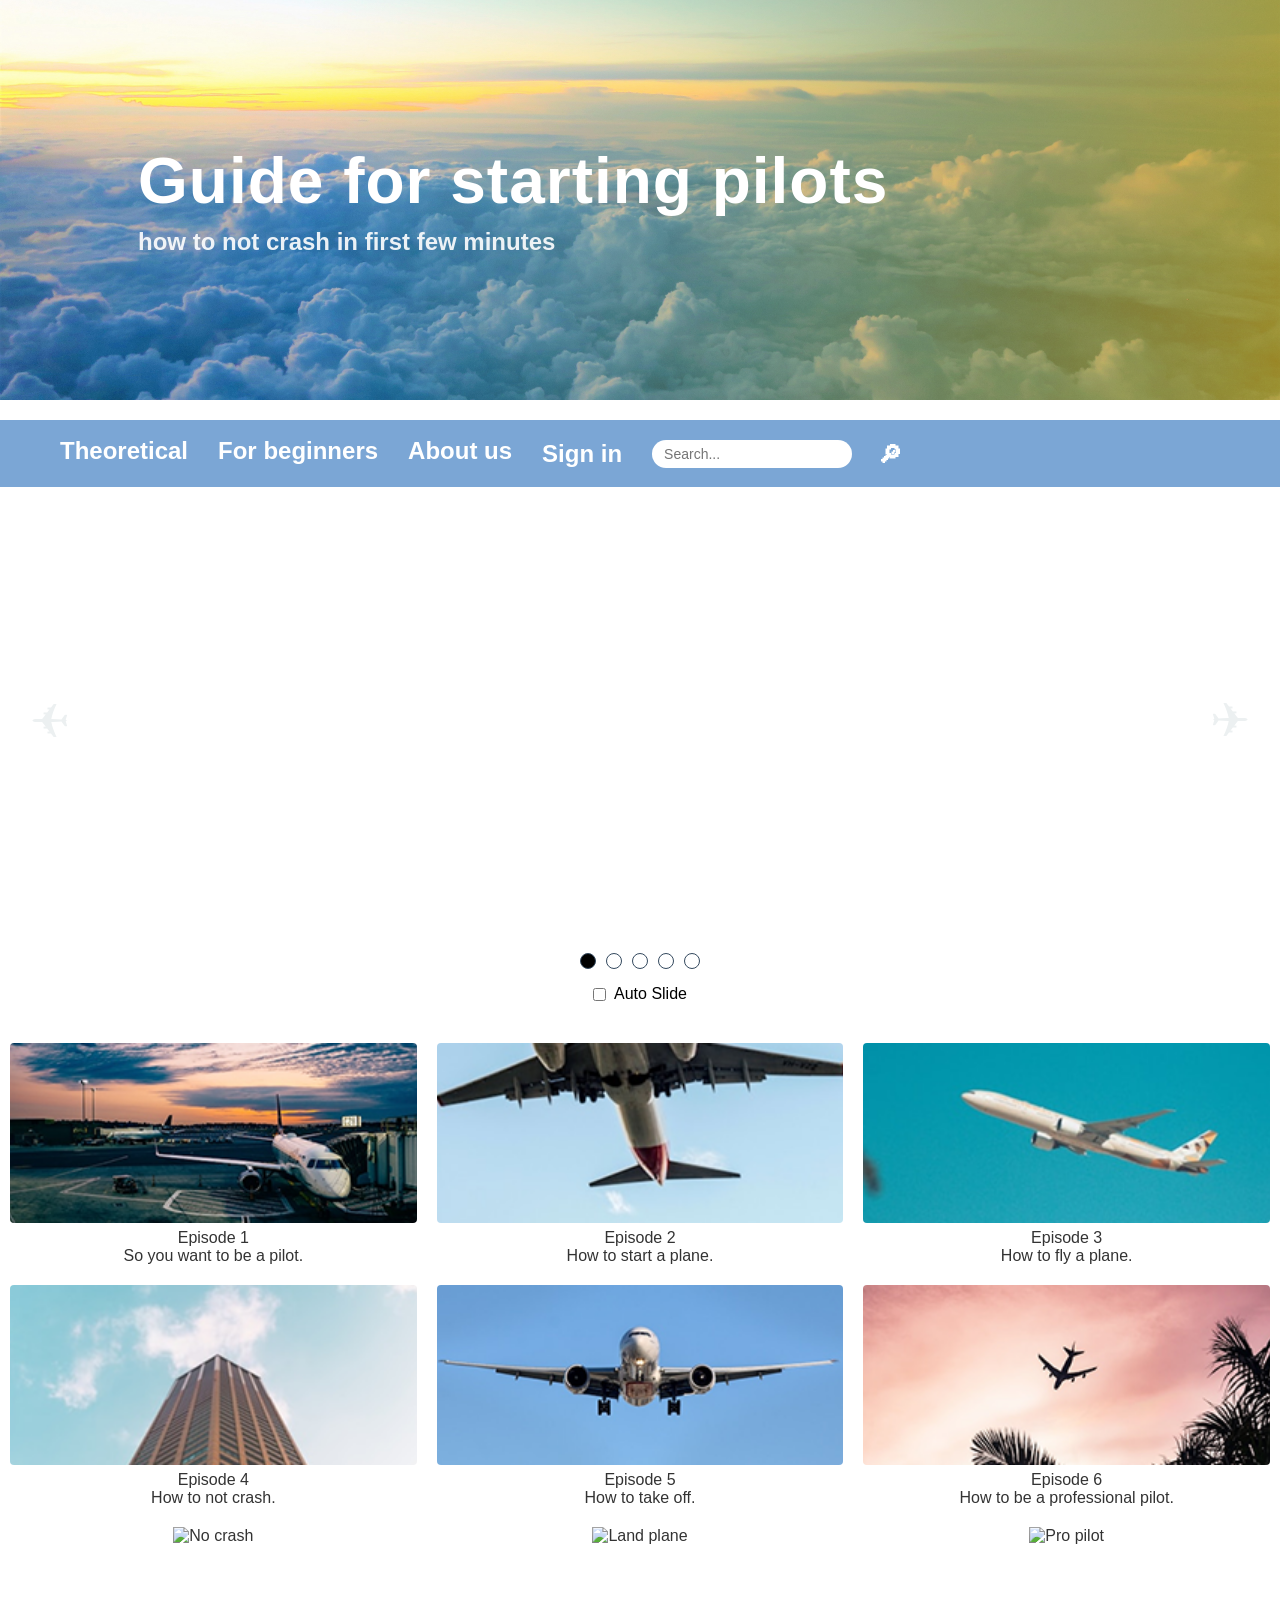
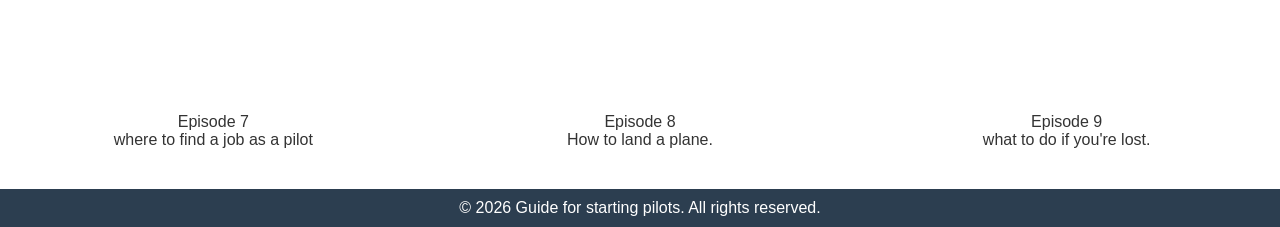
==== index.html @ ce0d91d6 "rename file" ====
<!DOCTYPE html>
<html lang="ua">
<head>
    <meta charset="UTF-8">
    <meta name="viewport" content="width=device-width, initial-scale=1.0">
    <link rel="stylesheet" href="final.css">
    <title>final project</title>
    <script defer src="./app.js"></script>
</head>
<body>
    <header class="hero-header">
        <div class="container">
            <h1>Guide for starting pilots</h1>
            <p>how to not crash in first few minutes</p>
        </div>
    </header>

    <nav class="nav-wrapper">
        <div class="container nav">
            <button class="hamburger" onclick="this.parentElement.classList.toggle('nav-open')" aria-label="Menu">☰</button>
            <a href="theory.html">Theoretical</a>
            <a href="beginners.html">For beginners</a>
            <a href="about.html">About us</a>
            <button popovertarget="my-dialog">Sign in</button>
            <div class="nav-right">
            <input type="text" placeholder="Search..." class="search-box">
            <a href="#" class="profile-btn">🔎︎</a>
        </div>
        </div>
    </nav>

    <section class="carousel">
    <div class="carousel_slider">
      <div class="content_inner_slider">
        <img src="img/Rectangle 11.jpg" alt="" class="img">
        <img src="img/Rectangle 12.jpg" alt="" class="img">
        <img src="img/Rectangle 13.jpg" alt="" class="img">
        <img src="img/Rectangle 14.jpg" alt="" class="img">
        <img src="img/Rectangle 15.jpg" alt="" class="img">
      </div>
      <button class="prev_button">
        <span name="chevron-back-outline">✈︎</span>
      </button>
      <button class="next_button">
        <span name="chevron-forward-outline">✈︎</span>
      </button>
    </div>
    <ul class="dots">
      <li class="dot" value="0"></li>
      <li class="dot" value="1"></li>
      <li class="dot" value="2"></li>
      <li class="dot" value="3"></li>
      <li class="dot" value="4"></li>
    </ul>
    <div class="form">
      <input type="checkbox" class="auto_slide" id="slide">
      <label for="slide">Auto Slide</label>
    </div>
  </section>
  

    <div class="container grid-columns">
        <div class="video-card">
            <a href="episode1.html" class="video-link">
            <div class="thumbnail-container">
                <img src="img/Rectangle 3.png" alt="Pilot">
            </div>
            <div class="video-info">
                <p class="video-meta">Episode 1</p>
                <p class="video-title">So you want to be a pilot.</p>
                </a>
            </div>
        </div>

        <div class="video-card">
            <a href="episode2.html" class="video-link">
            <div class="thumbnail-container">
                <img src="img/Rectangle 4.png" alt="Start plane">
            </div>
            <div class="video-info">
                <p class="video-meta">Episode 2</p>
                <p class="video-title">How to start a plane.</p>
                </a>
            </div>
        </div>

        <div class="video-card">
            <a href="episode3.html" class="video-link">
            <div class="thumbnail-container">
                <img src="img/Rectangle 5.png" alt="Fly plane">
            </div>
            <div class="video-info">
                <p class="video-meta">Episode 3</p>
                <p class="video-title">How to fly a plane.</p>
                </a>
            </div>
        </div>

        <div class="video-card">
            <a href="episode4.html" class="video-link">
            <div class="thumbnail-container">
                <img src="img/Rectangle 6.png" alt="No crash">
            </div>
            <div class="video-info">
                <p class="video-meta">Episode 4</p>
                <p class="video-title">How to not crash.</p>
                </a>
            </div>
        </div>

        <div class="video-card">
            <a href="episode5.html" class="video-link">
            <div class="thumbnail-container">
                <img src="img/Rectangle 7.png" alt="Land plane">
            </div>
            <div class="video-info">
                <p class="video-meta">Episode 5</p>
                <p class="video-title">How to take off.</p>
                </a>
            </div>
        </div>

        <div class="video-card">
            <a href="episode6.html" class="video-link">
            <div class="thumbnail-container">
                <img src="img/Rectangle 8.png" alt="Pro pilot">
            </div>
            <div class="video-info">
                <p class="video-meta">Episode 6</p>
                <p class="video-title">How to be a professional pilot.</p>
                </a>
            </div>
        </div>
        
        <div class="video-card">
            <a href="episode7.html" class="video-link">
            <div class="thumbnail-container">
                <img src="img/Rectangle 17.jpg" alt="No crash">
            </div>
            <div class="video-info">
                <p class="video-meta">Episode 7</p>
                <p class="video-title">where to find a job as a pilot</p>
                </a>
            </div>
        </div>

        <div class="video-card">
            <a href="episode8.html" class="video-link">
            <div class="thumbnail-container">
                <img src="img/Rectangle 18.jpg" alt="Land plane">
            </div>
            <div class="video-info">
                <p class="video-meta">Episode 8</p>
                <p class="video-title">How to land a plane.</p>
                </a>
            </div>
        </div>

        <div class="video-card">
            <a href="episode9.html" class="video-link">
            <div class="thumbnail-container">
                <img src="img/Rectangle 19.jpg" alt="Pro pilot">
            </div>
            <div class="video-info">
                <p class="video-meta">Episode 9</p>
                <p class="video-title">what to do if you're lost.</p>
                </a>
            </div>
        </div>
    </div>
    <footer class="footer">
        <div class="container">
            <p>&copy; 2026 Guide for starting pilots. All rights reserved.</p>
        </div>
    </footer>

    


<dialog id="my-dialog" popover class="dialog">
    <button popovertarget="my-dialog" popovertargetaction="hide" class="close-btn">✖</button>
    <form method="dialog" class="dialog-form">
    <label for="username">Username:</label>
    <input type="text" id="username" name="username" required>
    <label for="password">Password:</label>
    <input type="password" id="password" name="password" required>
    <label for="confirm-password">Confirm Password:</label>
    <input type="password" id="confirm-password" name="confirm-password" required>
    <button type="submit" class="btn btn-primary">Sign In</button>
  </form>
</dialog>

</body>
</html>
---- final.css ----
:root {
  --primary-color: #7ba6d5;
  --secondary-color: #ffbb00;
  --text-color: #333;
  --color-text: #2c3e50;
  --color-text-light: #34495e;
  --color-white: #ecf0f1;
  --shadow-dark: 0 2rem 6rem rgba(0, 0, 0, 0.3);
  --shadow-light: 0 2rem 5rem rgba(0, 0, 0, 0.06);
  --line: 1px solid var(--color-grey-light-2);
}

* {
  margin: 0;
  padding: 0;
  box-sizing: border-box;
}

a {
  color: var(--text-color);
  text-decoration: none;
}

a:visited {
  color: var(--text-color);
}

html {
  min-height: 100vh;
}

body {
  font-family: Verdana, sans-serif;
  min-height: 100vh;
  display: flex;
  flex-direction: column;
}

.hero-header {
  /* background: linear-gradient(rgba(0, 0, 0, 0.1), rgba(0, 0, 0, 0.1)); */
  background-image: url(img/sky4k.jpg);
  background-size: cover;
  height: 400px;
  display: flex;
  align-items: center;
  justify-content: center;
  padding: 0 10%;
  color: white;
  margin-bottom: 20px;
  background-repeat: no-repeat;
  background-position: center;
  position: relative;
}

.hero-header::after {
  content: "";
  position: absolute;
  top: 0;
  left: 0;
  width: 100%;
  height: 100%;
  background: linear-gradient(
    90deg,
    rgba(255, 255, 255, 0) 24%,
    rgba(255, 187, 0, 0.6) 100%
  );
}

.hero-header h1 {
  font-size: 4rem;
  margin-bottom: 10px;
  letter-spacing: 1px;
  font-weight: 800;
}

.hero-header p {
  font-size: 1.5rem;
  font-weight: 700;
  text-transform: lowercase;
  opacity: 0.9;
  font-weight: bold;
}

.nav-wrapper {
  background-color: var(--primary-color);
  padding: 15px 50px;
  display: flex;
  justify-content: center;
  position: sticky;
  top: 0;
  z-index: 3;
}

.nav {
  display: flex;
  gap: 30px;
}

.nav a,
.nav button {
  color: white;
  text-decoration: none;
  font-size: 24px;
  font-weight: bold;
  margin-right: 25px;
  appearance: none;
  background: none;
  border: none;
  font-family: inherit;
  cursor: pointer;
  margin: 0;
  padding: 0;
}

.nav a,
.nav a:visited {
  color: white;
  margin-top: 2px;
}

.nav a:hover,
.nav button:hover {
  color: #4d657f;
}

.nav-right {
  display: flex;
  align-items: center;
  gap: 20px;
}

.search-box {
  padding: 6px 12px;
  border: none;
  border-radius: 20px;
  outline: none;
  font-size: 14px;
  width: 200px;
}

.profile-btn {
  color: var(--primary-color);
  width: 35px;
  height: 35px;
  border-radius: 50%;
  display: flex;
  justify-content: center;
  align-items: center;
  font-weight: bold;
  text-decoration: none;
  font-size: 14px;
}

.container {
  width: 1300px;
  max-width: 100%;
  padding: 0 20px;
  position: relative;
  z-index: 1;
}

@media (max-width: 1300px) {
  .container {
    width: 100%;
    padding: 0 10px;
  }
}

.grid-columns {
  display: grid;
  grid-template-columns: repeat(3, 1fr);
  gap: 20px;
  margin: 40px auto;
}

.video-card {
  text-align: center;
}
.video-link {
  text-decoration: none;
  display: block;
}

.thumbnail-container {
  position: relative;
  width: 100%;
  height: 180px;
  overflow: hidden;
  border-radius: 4px;
  transition: transform 0.2s;
}

.video-link:hover .thumbnail-container {
  transform: scale(1.02);
}

.thumbnail-container img {
  width: 100%;
  height: 100%;
  object-fit: cover;
  cursor: pointer;
}

.play-button {
  position: absolute;
  top: 50%;
  left: 50%;
  transform: translate(-50%, -50%);
  width: 50px;
  height: 50px;
  background-color: var(--primary-color);
  border-radius: 50%;
  display: flex;
  align-items: center;
  justify-content: center;
  color: white;
  font-size: 24px;
  cursor: pointer;
  box-shadow: 0 4px 15px rgba(0, 0, 0, 0.2);
  transition: background-color 0.3s;
}

.video-link:hover .play-button {
  background-color: #305d8f;
}

.play-button::after {
  content: "▶";
  margin-left: 3px;
}

.footer {
  background-color: #2c3e50;
  color: white;
  text-align: center;
  padding: 10px 0;
  margin-top: auto;
}

.prev_button,
.next_button {
  padding: 0;
  margin: 0;
  border: none;
  display: flex;
  align-items: center;
  justify-content: center;
  background-color: transparent;
  cursor: pointer;
  position: absolute;
  color: var(--color-white);
  font-size: 3rem;
  top: 50%;
  z-index: 2;
  width: 40px;
  height: 0px;
}

ul,
li {
  list-style: none;
  text-decoration: none;
  margin: 0;
  padding: 0;
}

.carousel {
  width: 100%;
  height: 500px;
  display: flex;
  flex-direction: column;
  align-items: center;
  position: relative;
  margin-top: 16px;
}

.carousel_slider {
  width: 100%;
  height: 87%;
  overflow: hidden;
  position: relative;
}

.content_inner_slider {
  width: 100%;
  height: 100%;
  display: flex;
}

.img {
  min-width: 100vw;
  height: 100%;
  object-fit: cover;
}

.prev_button {
  left: 30px;
  transform: rotate(180deg);
}

.next_button {
  right: 30px;
}

.dots {
  display: flex;
  margin: 1rem 0;
}

.dot {
  width: 1rem;
  height: 1rem;
  border: 1px solid var(--color-text-light);
  border-radius: 50%;
  margin: 0 5px;
  cursor: pointer;
}

.form {
  display: flex;
  align-items: center;
  font-size: 1rem;
}

.auto_slide {
  margin-right: 8px;
}

.video-info {
  text-align: center;
  margin-top: 6px;
}

.dialog {
  left: 50vw;
  top: 50vh;
  transform: translate(-50%, -50%);
  padding: 50px 90px;
  border-radius: 36px;
}

.dialog::backdrop {
  background: rgba(0, 0, 0, 0.7);
}

.dialog-form {
  display: flex;
  flex-direction: column;
  gap: 8px;
  padding: 20px;
  width: 300px;
}

.btn {
  padding: 10px 15px;
  border: none;
  border-radius: 34px;
  background-color: var(--primary-color);
  color: white;
  font-size: 16px;
  cursor: pointer;
}

.dialog-form input {
  padding: 10px;
  border: 1px solid var(--color-text-light);
  border-radius: 4px;
  outline: none;
  margin-bottom: 10px;
}

.close-btn {
  background-color: transparent;
  color: var(--color-text-light);
  font-size: 27px;
  position: absolute;
  top: 12px;
  right: 28px;
  border: none;
  cursor: pointer;
}

/* --- HAMBURGER BUTTON --- */
.nav .hamburger {
  display: none;
  background: none;
  border: none;
  color: white;
  font-size: 26px;
  cursor: pointer;
  padding: 4px 8px;
  line-height: 1;
  border-radius: 4px;
  transition: background-color 0.2s;
}

.nav .hamburger:hover {
  background-color: rgba(255, 255, 255, 0.15);
}

/* --- TABLET (max 900px) --- */
@media (max-width: 900px) {
  .container {
    width: 100%;
    padding: 0 15px;
  }

  .nav.nav-open > a,
  .nav.nav-open > button[popovertarget] {
    display: block;
    width: 100%;
    text-align: left;
    padding: 12px 0;
    font-size: 16px;
    border-bottom: 1px solid rgba(255, 255, 255, 0.15);
  }

  .hero-header {
    height: 250px;
    padding: 0 5%;
  }

  .hero-header h1 {
    font-size: 2.4rem;
  }

  .hero-header p {
    font-size: 1.1rem;
  }

  .nav-wrapper {
    padding: 10px 15px;
  }

  .nav {
    gap: 15px;
  }

  .nav a,
  .nav button {
    font-size: 18px;
  }

  .search-box {
    width: 150px;
  }

  .carousel {
    height: 350px;
  }

  .grid-columns {
    grid-template-columns: repeat(2, 1fr);
    gap: 15px;
    margin: 25px auto;
  }

  .thumbnail-container {
    height: 140px;
  }
}

/* --- MOBILE (max 600px) --- */
@media (max-width: 600px) {
  .container {
    width: 100%;
    padding: 0 12px;
  }

  .nav .hamburger {
    display: block;
  }

  .nav {
    flex-wrap: wrap;
    gap: 0;
    align-items: center;
  }

  .nav > a,
  .nav > button[popovertarget],
  .nav > .nav-right {
    display: none;
  }

  .nav.nav-open {
    gap: 0;
  }

  .nav.nav-open > .nav-right {
    display: flex;
    width: 100%;
    padding: 12px 0;
  }

  .nav.nav-open .search-box {
    flex: 1;
    width: auto;
    font-size: 14px;
  }

  .hero-header {
    height: 160px;
    padding: 0 15px;
    margin-bottom: 10px;
  }

  .hero-header h1 {
    font-size: 1.5rem;
  }

  .hero-header p {
    font-size: 0.9rem;
  }

  .carousel {
    height: 220px;
  }

  .carousel_slider {
    height: 75%;
  }

  .prev_button,
  .next_button {
    font-size: 1.8rem;
    width: 30px;
  }

  .prev_button {
    left: 8px;
  }

  .next_button {
    right: 8px;
  }

  .dot {
    width: 0.7rem;
    height: 0.7rem;
  }

  .grid-columns {
    grid-template-columns: 1fr;
    gap: 16px;
    margin: 15px auto;
  }

  .thumbnail-container {
    height: 180px;
  }

  .video-info {
    margin-top: 8px;
  }

  .footer {
    font-size: 13px;
    padding: 8px 0;
  }

  .dialog {
    padding: 30px 20px;
    border-radius: 20px;
    width: 90vw;
    max-width: 400px;
  }

  .dialog-form {
    width: 100%;
    padding: 10px 0;
  }
}

/* --- SMALL MOBILE (max 400px) --- */
@media (max-width: 400px) {
  .hero-header {
    height: 130px;
  }

  .hero-header h1 {
    font-size: 1.2rem;
  }

  .hero-header p {
    font-size: 0.8rem;
  }

  .carousel {
    height: 170px;
  }

  .thumbnail-container {
    height: 150px;
  }
}
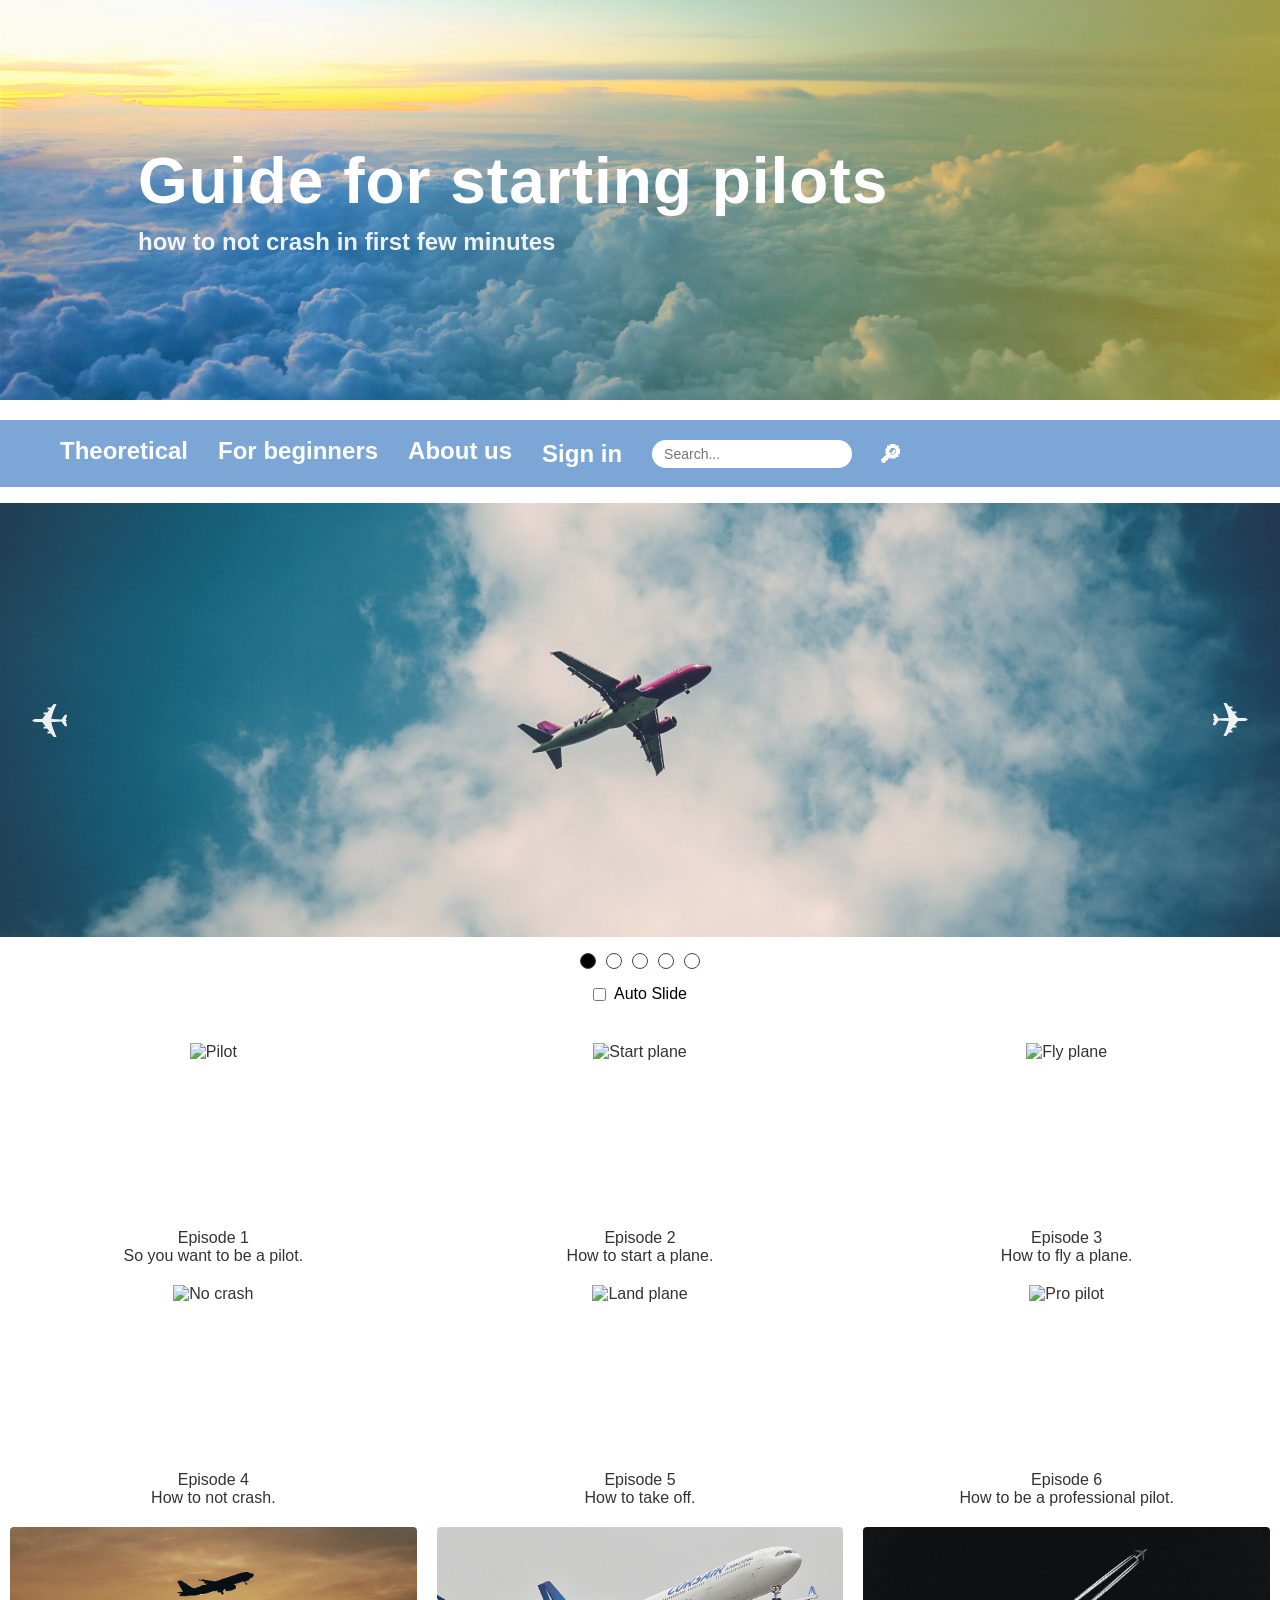
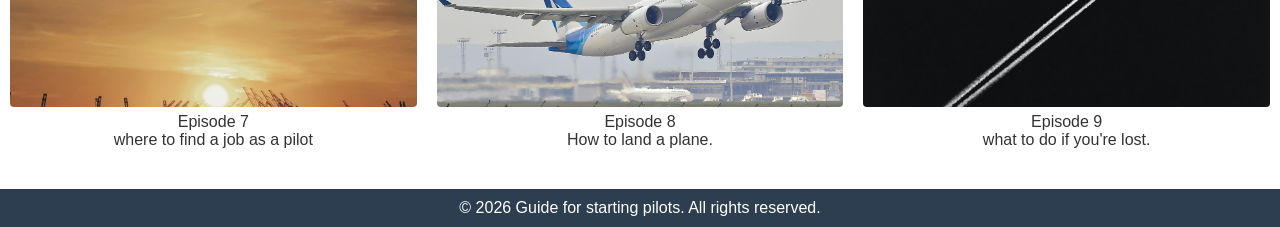
==== commit 5baba495: "small fix" ====
--- a/index.html
+++ b/index.html
@@ -32,11 +32,11 @@
     <section class="carousel">
     <div class="carousel_slider">
       <div class="content_inner_slider">
-        <img src="img/Rectangle 11.jpg" alt="" class="img">
-        <img src="img/Rectangle 12.jpg" alt="" class="img">
-        <img src="img/Rectangle 13.jpg" alt="" class="img">
-        <img src="img/Rectangle 14.jpg" alt="" class="img">
-        <img src="img/Rectangle 15.jpg" alt="" class="img">
+        <img src="img/rectangle11.jpg" alt="" class="img">
+        <img src="img/rectangle12.jpg" alt="" class="img">
+        <img src="img/rectangle13.jpg" alt="" class="img">
+        <img src="img/rectangle14.jpg" alt="" class="img">
+        <img src="img/rectangle15.jpg" alt="" class="img">
       </div>
       <button class="prev_button">
         <span name="chevron-back-outline">✈︎</span>
@@ -63,7 +63,7 @@
         <div class="video-card">
             <a href="episode1.html" class="video-link">
             <div class="thumbnail-container">
-                <img src="img/Rectangle 3.png" alt="Pilot">
+                <img src="img/rectangle3.png" alt="Pilot">
             </div>
             <div class="video-info">
                 <p class="video-meta">Episode 1</p>
@@ -75,7 +75,7 @@
         <div class="video-card">
             <a href="episode2.html" class="video-link">
             <div class="thumbnail-container">
-                <img src="img/Rectangle 4.png" alt="Start plane">
+                <img src="img/rectangle4.png" alt="Start plane">
             </div>
             <div class="video-info">
                 <p class="video-meta">Episode 2</p>
@@ -87,7 +87,7 @@
         <div class="video-card">
             <a href="episode3.html" class="video-link">
             <div class="thumbnail-container">
-                <img src="img/Rectangle 5.png" alt="Fly plane">
+                <img src="img/rectangle5.png" alt="Fly plane">
             </div>
             <div class="video-info">
                 <p class="video-meta">Episode 3</p>
@@ -99,7 +99,7 @@
         <div class="video-card">
             <a href="episode4.html" class="video-link">
             <div class="thumbnail-container">
-                <img src="img/Rectangle 6.png" alt="No crash">
+                <img src="img/rectangle6.png" alt="No crash">
             </div>
             <div class="video-info">
                 <p class="video-meta">Episode 4</p>
@@ -111,7 +111,7 @@
         <div class="video-card">
             <a href="episode5.html" class="video-link">
             <div class="thumbnail-container">
-                <img src="img/Rectangle 7.png" alt="Land plane">
+                <img src="img/rectangle7.png" alt="Land plane">
             </div>
             <div class="video-info">
                 <p class="video-meta">Episode 5</p>
@@ -123,7 +123,7 @@
         <div class="video-card">
             <a href="episode6.html" class="video-link">
             <div class="thumbnail-container">
-                <img src="img/Rectangle 8.png" alt="Pro pilot">
+                <img src="img/rectangle8.png" alt="Pro pilot">
             </div>
             <div class="video-info">
                 <p class="video-meta">Episode 6</p>
@@ -135,7 +135,7 @@
         <div class="video-card">
             <a href="episode7.html" class="video-link">
             <div class="thumbnail-container">
-                <img src="img/Rectangle 17.jpg" alt="No crash">
+                <img src="img/rectangle17.jpg" alt="No crash">
             </div>
             <div class="video-info">
                 <p class="video-meta">Episode 7</p>
@@ -147,7 +147,7 @@
         <div class="video-card">
             <a href="episode8.html" class="video-link">
             <div class="thumbnail-container">
-                <img src="img/Rectangle 18.jpg" alt="Land plane">
+                <img src="img/rectangle18.jpg" alt="Land plane">
             </div>
             <div class="video-info">
                 <p class="video-meta">Episode 8</p>
@@ -159,7 +159,7 @@
         <div class="video-card">
             <a href="episode9.html" class="video-link">
             <div class="thumbnail-container">
-                <img src="img/Rectangle 19.jpg" alt="Pro pilot">
+                <img src="img/rectangle19.jpg" alt="Pro pilot">
             </div>
             <div class="video-info">
                 <p class="video-meta">Episode 9</p>
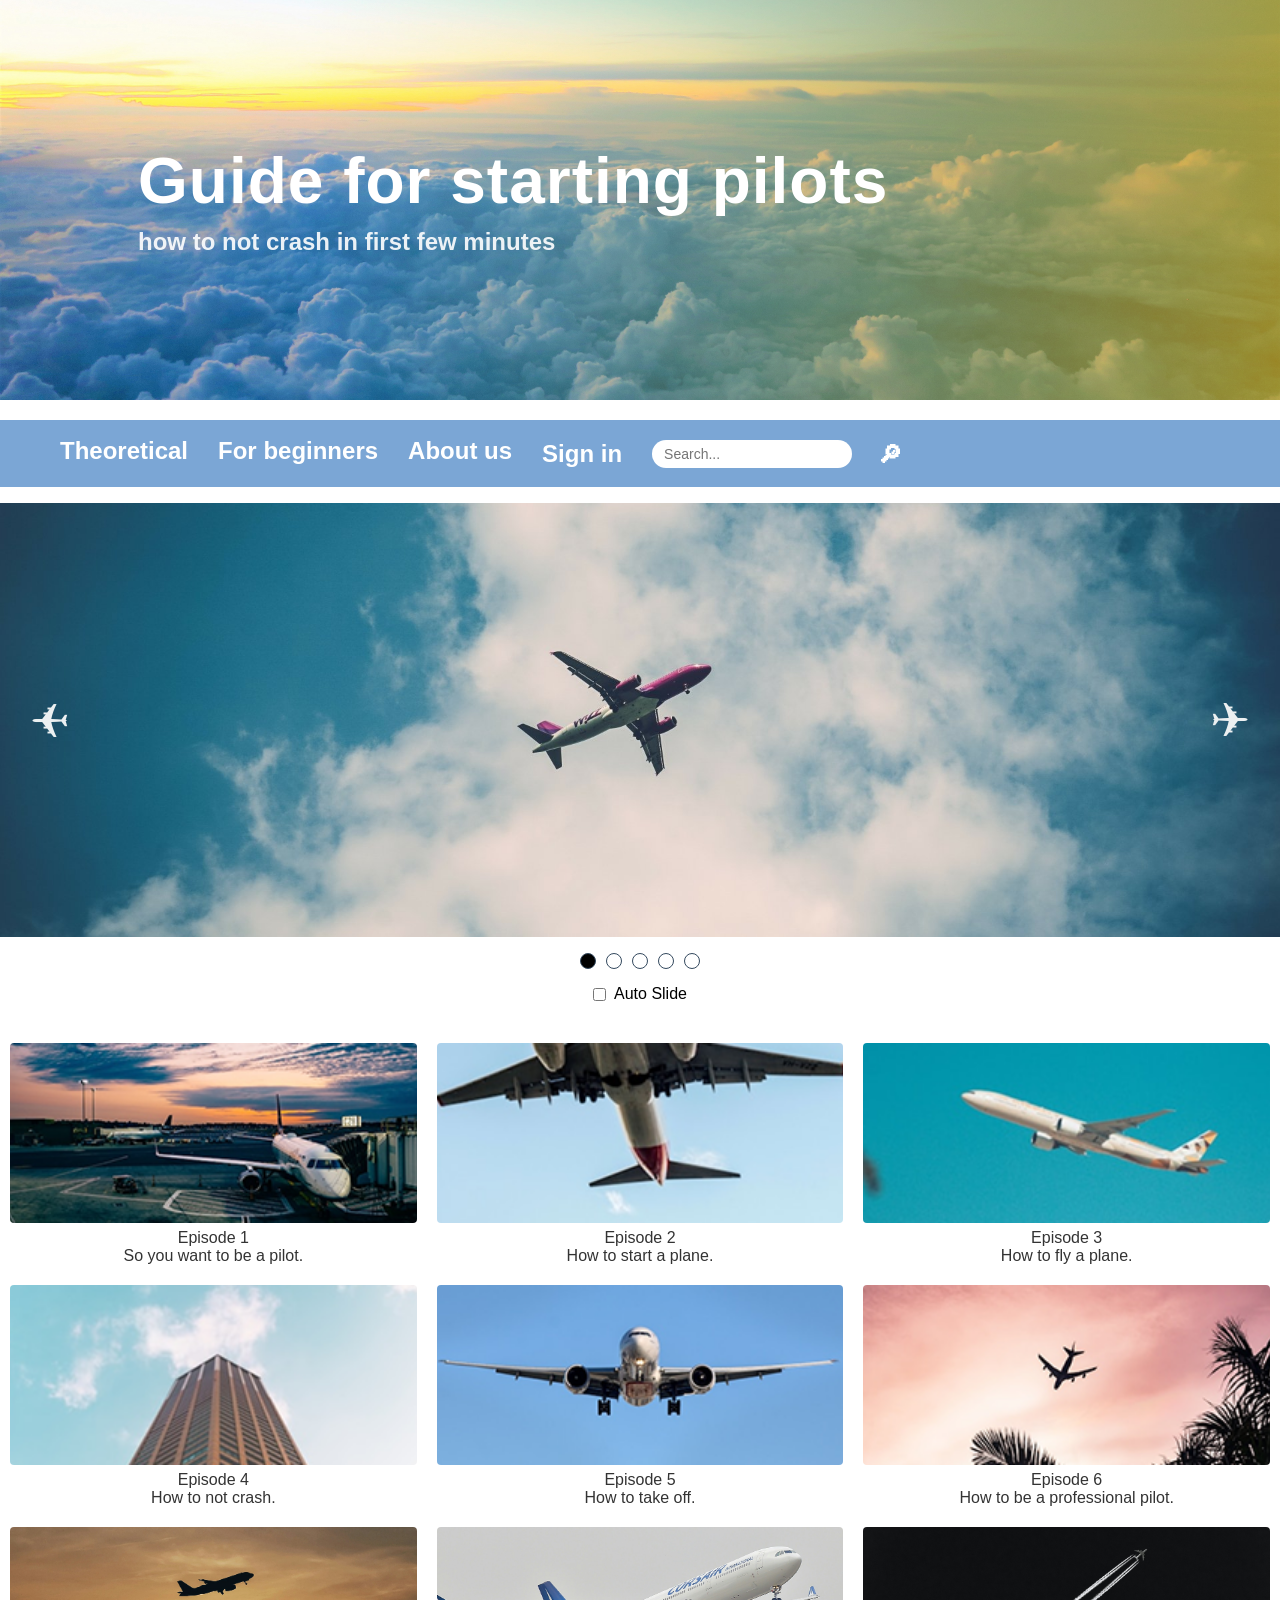
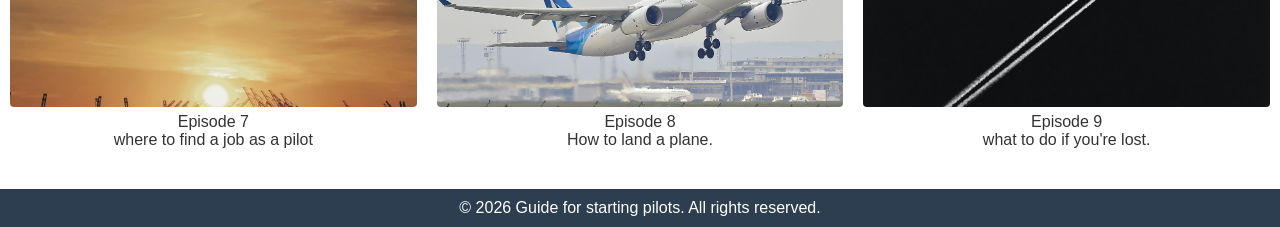
==== commit e7f5ad5a: "init" ====
--- a/index.html
+++ b/index.html
@@ -4,8 +4,9 @@
     <meta charset="UTF-8">
     <meta name="viewport" content="width=device-width, initial-scale=1.0">
     <link rel="stylesheet" href="final.css">
-    <title>final project</title>
+    <title>Guide for starting pilots</title>
     <script defer src="./app.js"></script>
+    <link rel="icon" type="image/x-icon" href="favicon.ico">
 </head>
 <body>
     <header class="hero-header">
